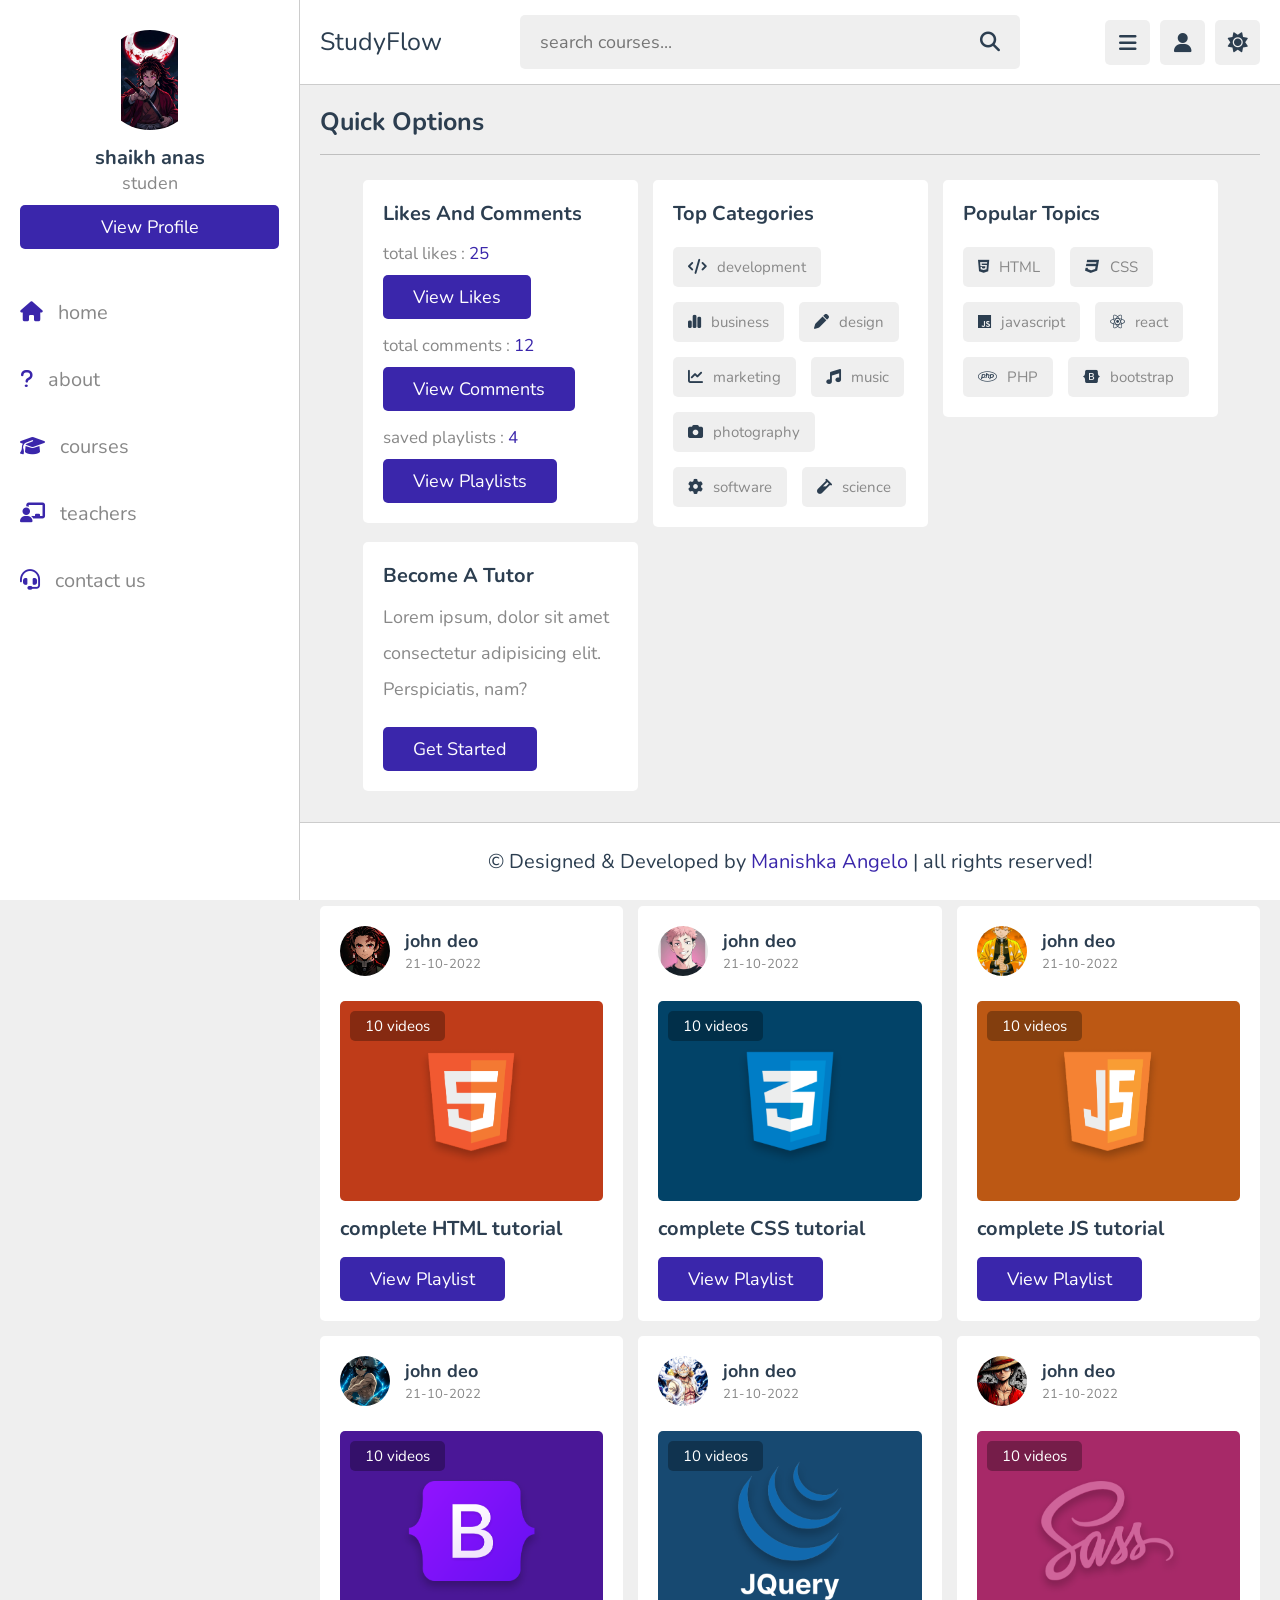
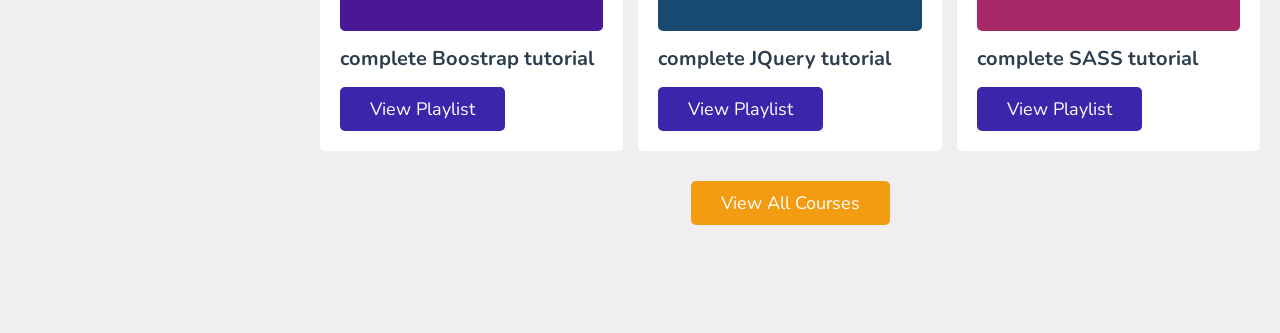
==== index.html @ f4ccf0ef "new" ====
<!DOCTYPE html>
<html lang="en">
<head>
   <meta charset="UTF-8">
   <meta http-equiv="X-UA-Compatible" content="IE=edge">
   <meta name="viewport" content="width=device-width, initial-scale=1.0">
   <meta name="description" content="StudyFlow - Your online learning platform for courses, teachers, and playlists.">
   <title>StudyFlow - Online Learning Platform</title>

   <!-- font awesome cdn link  -->
   <link rel="stylesheet" href="https://cdnjs.cloudflare.com/ajax/libs/font-awesome/6.1.2/css/all.min.css">

   <!-- custom css file link  -->
   <link rel="stylesheet" href="css/style.css">

</head>
<body>

<header class="header">
   
   <section class="flex">

      <a href="index.html" class="logo">StudyFlow</a>

      <form action="search.html" method="post" class="search-form">
         <input type="text" name="search_box" required placeholder="search courses..." maxlength="100">
         <button type="submit" class="fas fa-search"></button>
      </form>

      <div class="icons">
         <div id="menu-btn" class="fas fa-bars"></div>
         <div id="search-btn" class="fas fa-search"></div>
         <div id="user-btn" class="fas fa-user"></div>
         <div id="toggle-btn" class="fas fa-sun"></div>
      </div>

      <div class="profile">
         <img src="images/pic-1.jpg" class="image" alt="">
         <h3 class="name">shaikh anas</h3>
         <p class="role">studen</p>
         <a href="profile.html" class="btn">view profile</a>
         <div class="flex-btn">
            <a href="login.html" class="option-btn">login</a>
            <a href="register.html" class="option-btn">register</a>
         </div>
      </div>

   </section>

</header>   

<div class="side-bar">

   <div id="close-btn">
      <i class="fas fa-times"></i>
   </div>

   <div class="profile">
      <img src="images/pic-1.jpg" class="image" alt="">
      <h3 class="name">shaikh anas</h3>
      <p class="role">studen</p>
      <a href="profile.html" class="btn">view profile</a>
   </div>

   <nav class="navbar">
      <a href="index.html"><i class="fas fa-home"></i><span>home</span></a>
      <a href="about.html"><i class="fas fa-question"></i><span>about</span></a>
      <a href="courses.html"><i class="fas fa-graduation-cap"></i><span>courses</span></a>
      <a href="teachers.html"><i class="fas fa-chalkboard-user"></i><span>teachers</span></a>
      <a href="contact.html"><i class="fas fa-headset"></i><span>contact us</span></a>
   </nav>

</div>

<section class="home-grid">

   <h1 class="heading">quick options</h1>

   <div class="box-container">

      <div class="box">
         <h3 class="title">likes and comments</h3>
         <p class="likes">total likes : <span>25</span></p>
         <a href="#" class="inline-btn">view likes</a>
         <p class="likes">total comments : <span>12</span></p>
         <a href="#" class="inline-btn">view comments</a>
         <p class="likes">saved playlists : <span>4</span></p>
         <a href="#" class="inline-btn">view playlists</a>
      </div>

      <div class="box">
         <h3 class="title">top categories</h3>
         <div class="flex">
            <a href="#"><i class="fas fa-code"></i><span>development</span></a>
            <a href="#"><i class="fas fa-chart-simple"></i><span>business</span></a>
            <a href="#"><i class="fas fa-pen"></i><span>design</span></a>
            <a href="#"><i class="fas fa-chart-line"></i><span>marketing</span></a>
            <a href="#"><i class="fas fa-music"></i><span>music</span></a>
            <a href="#"><i class="fas fa-camera"></i><span>photography</span></a>
            <a href="#"><i class="fas fa-cog"></i><span>software</span></a>
            <a href="#"><i class="fas fa-vial"></i><span>science</span></a>
         </div>
      </div>

      <div class="box">
         <h3 class="title">popular topics</h3>
         <div class="flex">
            <a href="#"><i class="fab fa-html5"></i><span>HTML</span></a>
            <a href="#"><i class="fab fa-css3"></i><span>CSS</span></a>
            <a href="#"><i class="fab fa-js"></i><span>javascript</span></a>
            <a href="#"><i class="fab fa-react"></i><span>react</span></a>
            <a href="#"><i class="fab fa-php"></i><span>PHP</span></a>
            <a href="#"><i class="fab fa-bootstrap"></i><span>bootstrap</span></a>
         </div>
      </div>

      <div class="box">
         <h3 class="title">become a tutor</h3>
         <p class="tutor">Lorem ipsum, dolor sit amet consectetur adipisicing elit. Perspiciatis, nam?</p>
         <a href="teachers.html" class="inline-btn">get started</a>
      </div>

   </div>

</section>

<section class="courses">

   <h1 class="heading">our courses</h1>

   <div class="box-container">

      <div class="box">
         <div class="tutor">
            <img src="images/pic-2.jpg" alt="">
            <div class="info">
               <h3>john deo</h3>
               <span>21-10-2022</span>
            </div>
         </div>
         <div class="thumb">
            <img src="images/thumb-1.png" alt="">
            <span>10 videos</span>
         </div>
         <h3 class="title">complete HTML tutorial</h3>
         <a href="playlist.html" class="inline-btn">view playlist</a>
      </div>

      <div class="box">
         <div class="tutor">
            <img src="images/pic-3.jpg" alt="">
            <div class="info">
               <h3>john deo</h3>
               <span>21-10-2022</span>
            </div>
         </div>
         <div class="thumb">
            <img src="images/thumb-2.png" alt="">
            <span>10 videos</span>
         </div>
         <h3 class="title">complete CSS tutorial</h3>
         <a href="playlist.html" class="inline-btn">view playlist</a>
      </div>

      <div class="box">
         <div class="tutor">
            <img src="images/pic-4.jpg" alt="">
            <div class="info">
               <h3>john deo</h3>
               <span>21-10-2022</span>
            </div>
         </div>
         <div class="thumb">
            <img src="images/thumb-3.png" alt="">
            <span>10 videos</span>
         </div>
         <h3 class="title">complete JS tutorial</h3>
         <a href="playlist.html" class="inline-btn">view playlist</a>
      </div>

      <div class="box">
         <div class="tutor">
            <img src="images/pic-5.jpg" alt="">
            <div class="info">
               <h3>john deo</h3>
               <span>21-10-2022</span>
            </div>
         </div>
         <div class="thumb">
            <img src="images/thumb-4.png" alt="">
            <span>10 videos</span>
         </div>
         <h3 class="title">complete Boostrap tutorial</h3>
         <a href="playlist.html" class="inline-btn">view playlist</a>
      </div>

      <div class="box">
         <div class="tutor">
            <img src="images/pic-6.jpg" alt="">
            <div class="info">
               <h3>john deo</h3>
               <span>21-10-2022</span>
            </div>
         </div>
         <div class="thumb">
            <img src="images/thumb-5.png" alt="">
            <span>10 videos</span>
         </div>
         <h3 class="title">complete JQuery tutorial</h3>
         <a href="playlist.html" class="inline-btn">view playlist</a>
      </div>

      <div class="box">
         <div class="tutor">
            <img src="images/pic-7.jpg" alt="">
            <div class="info">
               <h3>john deo</h3>
               <span>21-10-2022</span>
            </div>
         </div>
         <div class="thumb">
            <img src="images/thumb-6.png" alt="">
            <span>10 videos</span>
         </div>
         <h3 class="title">complete SASS tutorial</h3>
         <a href="playlist.html" class="inline-btn">view playlist</a>
      </div>

   </div>

   <div class="more-btn">
      <a href="courses.html" class="inline-option-btn">view all courses</a>
   </div>

</section>

<footer class="footer">

   &copy; Designed & Developed by <span>Manishka Angelo </span> | all rights reserved!

</footer>

<!-- custom js file link  -->
<script src="js/script.js"></script>

</body>
</html>
---- css/style.css ----
@import url('https://fonts.googleapis.com/css2?family=Nunito:wght@200;300;400;500;600;700&display=swap');

:root{
   --main-color:#3A26AB;
   --red:#e74c3c;
   --orange:#f39c12;
   --light-color:#888;
   --light-bg:#eeee;
   --black:#2c3e50;
   --white:#fff;
   --border:.1rem solid rgba(0,0,0,.2);
}

*{
   font-family: 'Nunito', sans-serif;
   margin:0; padding:0;
   box-sizing: border-box;
   outline: none; border:none;
   text-decoration: none;
}

*::selection{
   background-color: var(--main-color);
   color:#fff;
}

html{
   font-size: 62.5%;
   overflow-x: hidden;
}

html::-webkit-scrollbar{
   width: 1rem;
   height: .5rem;
}

html::-webkit-scrollbar-track{
   background-color: transparent;
}

html::-webkit-scrollbar-thumb{
   background-color: var(--main-color);
}

body{
   background-color: var(--light-bg);
   padding-left: 30rem;
}

body.dark{
   --light-color:#aaa;
   --light-bg:#333;
   --black:#fff;
   --white:#222;
   --border:.1rem solid rgba(255,255,255,.2);
}

body.active{
   padding-left: 0;
}

section{
   padding:2rem;
   margin: 0 auto;
   max-width: 1200px;
}

.heading{
   font-size: 2.5rem;
   color:var(--black);
   margin-bottom: 2.5rem;
   border-bottom: var(--border);
   padding-bottom: 1.5rem;
   text-transform: capitalize;
}

.inline-btn,
.inline-option-btn,
.inline-delete-btn,
.btn,
.delete-btn,
.option-btn{
   border-radius: .5rem;
   color:#fff;
   font-size: 1.8rem;
   cursor: pointer;
   text-transform: capitalize;
   padding:1rem 3rem;
   text-align: center;
   margin-top: 1rem;
}

.btn,
.delete-btn,
.option-btn{
   display: block;
   width: 100%;
}

.inline-btn,
.inline-option-btn,
.inline-delete-btn{
   display: inline-block;
}

.btn,
.inline-btn{
   background-color: var(--main-color);
}

.option-btn,
.inline-option-btn{
   background-color:var(--orange);
}

.delete-btn,
.inline-delete-btn{
   background-color: var(--red);
}

.inline-btn:hover,
.inline-option-btn:hover,
.inline-delete-btn:hover,
.btn:hover,
.delete-btn:hover,
.option-btn:hover{
   background-color: var(--black);
   color: var(--white);
}

.flex-btn{
   display: flex;
   gap: 1rem;
}

.header{
   position: sticky;
   top:0; left:0; right: 0;
   background-color: var(--white);
   z-index: 1000;
   border-bottom: var(--border);
}

.header .flex{
   display: flex;
   align-items: center;
   justify-content: space-between;
   position: relative;
   padding: 1.5rem 2rem;
}

.header .flex .logo{
   font-size: 2.5rem;
   color: var(--black);
}

.header .flex .search-form{
   width: 50rem;
   border-radius: .5rem;
   background-color: var(--light-bg);
   padding:1.5rem 2rem;
   display: flex;
   gap:2rem;

}

.header .flex .search-form input{
   width: 100%;
   font-size: 1.8rem;
   color:var(--black);
   background:none;
}

.header .flex .search-form button{
   background:none;
   font-size: 2rem;
   cursor: pointer;
   color:var(--black);
}

.header .flex .search-form button:hover{
   color: var(--main-color);
}

.header .flex .icons div{
   font-size: 2rem;
   color:var(--black);
   background-color: var(--light-bg);
   border-radius: .5rem;
   height: 4.5rem;
   width: 4.5rem;
   line-height: 4.5rem;
   cursor: pointer;
   text-align: center;
   margin-left: .7rem;
}

.header .flex .icons div:hover{
   background-color: var(--black);
   color:var(--white);
}

.header .flex .profile{
   position: absolute;
   top:120%; right: 2rem;
   background-color: var(--white);
   border-radius: .5rem;
   padding: 1.5rem;
   text-align: center;
   overflow: hidden;
   transform-origin: top right;
   transform: scale(0);
   transition: .2s linear;
   width: 30rem;
}

.header .flex .profile.active{
   transform: scale(1);
}

.header .flex .profile .image{
   height: 10rem;
   width: 10rem;
   border-radius: 50%;
   object-fit: contain;
   margin-bottom: 1rem;
}

.header .flex .profile .name{
   font-size: 2rem;
   color:var(--black);
   overflow: hidden;
   text-overflow: ellipsis;
   white-space: nowrap;
}

.header .flex .profile .role{
   font-size: 1.8rem;
   color: var(--light-color);
}

#search-btn{
   display: none;
}

.side-bar{
   position: fixed;
   top: 0; left: 0;
   width: 30rem;
   background-color: var(--white);
   height: 100vh;
   border-right: var(--border);
   z-index: 1200;
}

.side-bar #close-btn{
   text-align: right;
   padding: 2rem;
   display: none;
}

.side-bar #close-btn i{
   text-align: right;
   font-size: 2.5rem;
   background:var(--red);
   border-radius: .5rem;
   color:var(--white);
   cursor: pointer;
   height: 4.5rem;
   width: 4.5rem;
   line-height: 4.5rem;
   text-align: center;
}

.side-bar #close-btn i:hover{
   background-color: var(--black);
}

.side-bar .profile{
   padding:3rem 2rem;
   text-align: center;
}

.side-bar .profile .image{
   height: 10rem;
   width: 10rem;
   border-radius: 50%;
   object-fit: contain;
   margin-bottom: 1rem;
}

.side-bar .profile .name{
   font-size: 2rem;
   color:var(--black);
   overflow: hidden;
   text-overflow: ellipsis;
   white-space: nowrap;
}

.side-bar .profile .role{
   font-size: 1.8rem;
   color: var(--light-color);
}

.side-bar .navbar a{
   display: block;
   padding: 2rem;
   font-size: 2rem;
}

.side-bar .navbar a i{
   margin-right: 1.5rem;
   color:var(--main-color);
   transition: .2s linear;
}

.side-bar .navbar a span{
   color:var(--light-color);
}

.side-bar .navbar a:hover{
   background-color: var(--light-bg);
}

.side-bar .navbar a:hover i{
   margin-right: 2.5rem;
}

.side-bar.active{
   left: -30rem;
}

.home-grid .box-container{
   display: grid;
   grid-template-columns: repeat(auto-fit, 27.5rem);
   gap:1.5rem;
   justify-content: center;
   align-items: flex-start;
}

.home-grid .box-container .box{
   background-color: var(--white);
   border-radius: .5rem;
   padding:2rem;
}

.home-grid .box-container .box .title{
   font-size: 2rem;
   color: var(--black);
   text-transform: capitalize;
}

.home-grid .box-container .box .flex{
   display: flex;
   flex-wrap: wrap;
   gap: 1.5rem;
   margin-top: 2rem;
}

.home-grid .box-container .flex a{
   background-color: var(--light-bg);
   border-radius: .5rem;
   padding: 1rem 1.5rem;
   font-size: 1.5rem;
}

.home-grid .box-container .flex a i{
   margin-right: 1rem;
   color:var(--black);
}

.home-grid .box-container .flex a span{
   color:var(--light-color);
}

.home-grid .box-container .flex a:hover{
   background-color: var(--black);
}

.home-grid .box-container .flex a:hover span{
   color:var(--white);
}

.home-grid .box-container .flex a:hover i{
   color:var(--white);
}

.home-grid .box-container .tutor{
   padding: 1rem 0;
   font-size: 1.8rem;
   color:var(--light-color);
   line-height: 2;
}

.home-grid .box-container .likes{
   color:var(--light-color);
   font-size: 1.7rem;
   margin-top: 1.5rem;
}

.home-grid .box-container .likes span{
   color:var(--main-color);
}

.about .row{
   display: flex;
   align-items: center;
   flex-wrap: wrap;
   gap:1.5rem;
}

.about .row .image{
   flex: 1 1 40rem;
}

.about .row .image img{
   width: 100%;
   height: 50rem;
}

.about .row .content{
   flex: 1 1 40rem;
}

.about .row .content p{
   font-size: 1.7rem;
   line-height: 2;
   color: var(--light-color);
   padding: 1rem 0;
}

.about .row .content h3{
   font-size: 3rem;
   color:var(--black);
   text-transform: capitalize;
}

.about .box-container{
   display: grid;
   grid-template-columns: repeat(auto-fit, minmax(27rem, 1fr));
   gap:1.5rem;
   justify-content: center;
   align-items: flex-start;
   margin-top: 3rem;
}

.about .box-container .box{
   border-radius: .5rem;
   background-color: var(--white);
   padding: 2rem;
   display: flex;
   align-items: center;
   gap: 2.5rem;
}

.about .box-container .box i{
   font-size: 4rem;
   color: var(--main-color);
}

.about .box-container .box h3{
   font-size: 2.5rem;
   color: var(--black);
   margin-bottom: .3rem;
}

.about .box-container .box p{
   font-size: 1.7rem;
   color:var(--light-color);
}

.reviews .box-container{
   display: grid;
   grid-template-columns: repeat(auto-fit, minmax(30rem, 1fr));
   gap:1.5rem;
   justify-content: center;
   align-items: flex-start;
}

.reviews .box-container .box{
   border-radius: .5rem;
   background-color: var(--white);
   padding: 2rem;
}

.reviews .box-container .box p{
   line-height: 1.7;
   font-size: 1.7rem;
   color: var(--light-color);
}

.reviews .box-container .box .student{
   margin-top: 2rem;
   display: flex;
   align-items: center;
   gap: 1.5rem;
}

.reviews .box-container .box .student img{
   height: 5rem;
   width: 5rem;
   object-fit: cover;
   border-radius: 50%;
}

.reviews .box-container .box .student h3{
   font-size: 2rem;
   color: var(--black);
   margin-bottom: .3rem;
}

.reviews .box-container .box .student .stars{
   font-size: 1.5rem;
   color:var(--orange);
}

.courses .box-container{
   display: grid;
   grid-template-columns: repeat(auto-fit, minmax(30rem, 1fr));
   gap:1.5rem;
   justify-content: center;
   align-items: flex-start;
}

.courses .box-container .box{
   border-radius: .5rem;
   background-color: var(--white);
   padding: 2rem;
}

.courses .box-container .box .tutor{
   display: flex;
   align-items: center;
   gap: 1.5rem;
   margin-bottom: 2.5rem;
}

.courses .box-container .box .tutor img{
   height: 5rem;
   width: 5rem;
   border-radius: 50%;
   object-fit: cover;
}

.courses .box-container .box .tutor h3{
   font-size: 1.8rem;
   color: var(--black);
   margin-bottom: .2rem;
}

.courses .box-container .box .tutor span{
   font-size: 1.3rem;
   color:var(--light-color);
}

.courses .box-container .box .thumb{
   position: relative;
}

.courses .box-container .box .thumb span{
   position: absolute;
   top:1rem; left: 1rem;
   border-radius: .5rem;
   padding: .5rem 1.5rem;
   background-color: rgba(0,0,0,.3);
   color: #fff;
   font-size: 1.5rem;
}

.courses .box-container .box .thumb img{
   width: 100%;
   height: 20rem;
   object-fit: cover;
   border-radius: .5rem;
}

.courses .box-container .box .title{
   font-size: 2rem;
   color: var(--black);
   padding-bottom: .5rem;
   padding-top: 1rem;
}

.courses .more-btn{
   text-align: center;
   margin-top: 2rem;
}

.playlist-details .row{
   display: flex;
   align-items: flex-end;
   gap:3rem;
   flex-wrap: wrap;
   background-color: var(--white);
   padding: 2rem;
}

.playlist-details .row .column{
   flex: 1 1 40rem;
}

.playlist-details .row .column .save-playlist{
   margin-bottom: 1.5rem;
}

.playlist-details .row .column .save-playlist button{
   border-radius: .5rem;
   background-color: var(--light-bg);
   padding:1rem 1.5rem;
   cursor: pointer;
}

.playlist-details .row .column .save-playlist button i{
   font-size: 2rem;
   color:var(--black);
   margin-right: .8rem;
}

.playlist-details .row .column .save-playlist button span{
   font-size: 1.8rem;
   color:var(--light-color);
}

.playlist-details .row .column .save-playlist button:hover{
   background-color: var(--black);
}

.playlist-details .row .column .save-playlist button:hover i{
   color:var(--white);
}

.playlist-details .row .column .save-playlist button:hover span{
   color:var(--white);
}

.playlist-details .row .column .thumb{
   position: relative;
}

.playlist-details .row .column .thumb span{
   font-size: 1.8rem;
   color: #fff;
   background-color: rgba(0,0,0,.3);
   border-radius: .5rem;
   position: absolute;
   top: 1rem; left: 1rem;
   padding: .5rem 1.5rem;
}

.playlist-details .row .column .thumb img{
   height: 30rem;
   width: 100%;
   object-fit: cover;
   border-radius: .5rem;
}

.playlist-details .row .column .tutor{
   display: flex;
   align-items: center;
   gap: 2rem;
   margin-bottom: 2rem;
}

.playlist-details .row .column .tutor img{
   height: 7rem;
   width: 7rem;
   border-radius: 50%;
   object-fit: cover;
}

.playlist-details .row .column .tutor h3{
   font-size: 2rem;
   color:var(--black);
   margin-bottom: .2rem;
}

.playlist-details .row .column .tutor span{
   font-size: 1.5rem;
   color: var(--light-color);
}

.playlist-details .row .column .details h3{
   font-size: 2rem;
   color: var(--black);
   text-transform: capitalize;
}

.playlist-details .row .column .details p{
   padding: 1rem 0;
   line-height: 2;
   font-size: 1.8rem;
   color: var(--light-color);
}

.playlist-videos .box-container{
   display: grid;
   grid-template-columns: repeat(auto-fit, minmax(30rem, 1fr));
   gap:1.5rem;
   justify-content: center;
   align-items: flex-start;
}

.playlist-videos .box-container .box{
   background-color: var(--white);
   border-radius: .5rem;
   padding: 2rem;
   position: relative;
}

.playlist-videos .box-container .box i{
   position: absolute;
   top: 2rem; left: 2rem; right: 2rem;
   height: 20rem;
   border-radius: .5rem;
   background-color: rgba(0,0,0,.3);
   display: flex;
   align-items: center;
   justify-content: center;
   font-size: 5rem;
   color: #fff;
   display: none;
}

.playlist-videos .box-container .box:hover i{
   display: flex;
}

.playlist-videos .box-container .box img{
   width: 100%;
   height: 20rem;
   object-fit: cover;
   border-radius: .5rem;
}

.playlist-videos .box-container .box h3{
   margin-top: 1.5rem;
   font-size: 1.8rem;
   color: var(--black);
}

.playlist-videos .box-container .box:hover h3{
   color: var(--main-color);
}

.watch-video .video-container{
   background-color: var(--white);
   border-radius: .5rem;
   padding: 2rem;
}

.watch-video .video-container .video{
   position: relative;
   margin-bottom: 1.5rem;
}

.watch-video .video-container .video video{
   border-radius: .5rem;
   width: 100%;
   object-fit: contain;
   background-color: #000;
}

.watch-video .video-container .title{
   font-size: 2rem;
   color: var(--black);
}

.watch-video .video-container .info{
   display: flex;
   margin-top: 1.5rem;
   margin-bottom: 2rem;
   border-bottom: var(--border);
   padding-bottom: 1.5rem;
   gap: 2.5rem;
   align-items: center;
}

.watch-video .video-container .info p{
   font-size: 1.6rem;
}

.watch-video .video-container .info p span{
   color: var(--light-color);
}

.watch-video .video-container .info i{
   margin-right: 1rem;
   color: var(--main-color);
}

.watch-video .video-container .tutor{
   display: flex;
   align-items: center;
   gap: 2rem;
   margin-bottom: 1rem;
}

.watch-video .video-container .tutor img{
   border-radius: 50%;
   height: 5rem;
   width: 5rem;
   object-fit: cover;
}

.watch-video .video-container .tutor h3{
   font-size: 2rem;
   color: var(--black);
   margin-bottom: .2rem;
}

.watch-video .video-container .tutor span{
   font-size: 1.5rem;
   color: var(--light-color);
}

.watch-video .video-container .flex{
   display: flex;
   align-items: center;
   justify-content: space-between;
   gap: 1.5rem;
}

.watch-video .video-container .flex button{
   border-radius: .5rem;
   padding: 1rem 1.5rem;
   font-size: 1.8rem;
   cursor: pointer;
   background-color: var(--light-bg);
}

.watch-video .video-container .flex button i{
   margin-right: 1rem;
   color: var(--black);
}

.watch-video .video-container .flex button span{
   color: var(--light-color);
}

.watch-video .video-container .flex button:hover{
   background-color: var(--black);
}

.watch-video .video-container .flex button:hover i{
   color: var(--white);
}

.watch-video .video-container .flex button:hover span{
   color: var(--white);
}

.watch-video .video-container .description{
   line-height: 1.5;
   font-size: 1.7rem;
   color: var(--light-color);
   margin-top: 2rem;
}

.comments .add-comment{
   background-color: var(--white);
   border-radius: .5rem;
   padding: 2rem;
   margin-bottom: 3rem;
}

.comments .add-comment h3{
   font-size: 2rem;
   color: var(--black);
   margin-bottom: 1rem;
}

.comments .add-comment textarea{
   height: 20rem;
   resize: none;
   background-color: var(--light-bg);
   border-radius: .5rem;
   border: var(--border);
   padding: 1.4rem;
   font-size: 1.8rem;
   color: var(--black);
   width: 100%;
   margin: .5rem 0;
}

.comments .box-container{
   display: grid;
   gap: 2.5rem;
   background-color: var(--white);
   padding: 2rem;
   border-radius: .5rem;
}

.comments .box-container .box .user{
   display: flex;
   align-items: center;
   gap: 1.5rem;
   margin-bottom: 2rem;
}

.comments .box-container .box .user img{
   height: 5rem;
   width: 5rem;
   border-radius: 50%;
}

.comments .box-container .box .user h3{
   font-size: 2rem;
   color: var(--black);
   margin-bottom: .2rem;
}

.comments .box-container .box .user span{
   font-size: 1.5rem;
   color: var(--light-color);
}

.comments .box-container .box .comment-box{
   border-radius: .5rem;
   background-color: var(--light-bg);
   padding:1rem 1.5rem;
   white-space: pre-line;
   margin: .5rem 0;
   font-size: 1.8rem;
   color: var(--black);
   line-height: 1.5;
   position: relative;
   z-index: 0;
}

.comments .box-container .box .comment-box::before{
   content: '';
   position: absolute;
   top: -1rem; left: 1.5rem;
   background-color: var(--light-bg);
   height: 1.2rem;
   width: 2rem;
   clip-path: polygon(50% 0%, 0% 100%, 100% 100%);
}

.teachers .search-tutor{
   margin-bottom: 2rem;
   border-radius: .5rem;
   background-color: var(--white);
   padding: 1.5rem 2rem;
   display: flex;
   align-items: center;
   gap: 1.5rem;
}

.teachers .search-tutor input{
   width: 100%;
   background: none;
   font-size: 1.8rem;
   color: var(--black);
}

.teachers .search-tutor button{
   font-size: 2rem;
   color: var(--black);
   cursor: pointer;
   background:none;
}

.teachers .search-tutor button:hover{
   color: var(--main-color);
}

.teachers .box-container{
   display: grid;
   grid-template-columns: repeat(auto-fit, minmax(30rem, 1fr));
   gap:1.5rem;
   justify-content: center;
   align-items: flex-start;
}

.teachers .box-container .box{
   background-color: var(--white);
   border-radius: .5rem;
   padding: 2rem;
}

.teachers .box-container .offer{
   text-align: center;
}

.teachers .box-container .offer h3{
   font-size: 2.5rem;
   color: var(--black);
   text-transform: capitalize;
   padding-bottom: .5rem;
}

.teachers .box-container .offer p{
   line-height: 1.7;
   padding: .5rem 0;
   color: var(--light-color);
   font-size: 1.7rem;
}

.teachers .box-container .box .tutor{
   display: flex;
   align-items: center;
   gap:2rem;
   margin-bottom: 1.5rem;
}

.teachers .box-container .box .tutor img{
   height: 5rem;
   width: 5rem;
   border-radius: 50%;
}

.teachers .box-container .box .tutor h3{
   font-size: 2rem;
   color: var(--black);
   margin-bottom: .2rem;
}

.teachers .box-container .box .tutor span{
   font-size: 1.6rem;
   color: var(--light-color);
}

.teachers .box-container .box p{
   padding: .5rem 0;
   font-size: 1.7rem;
   color: var(--light-color);
}

.teachers .box-container .box p span{
   color: var(--main-color);
}

.teacher-profile .details{
   text-align: center;
   background-color: var(--white);
   border-radius: .5rem;
   padding: 2rem;
}

.teacher-profile .details .tutor img{
   height: 10rem;
   width: 10rem;
   border-radius: 50%;
   object-fit: cover;
   margin-bottom: 1rem;
}

.teacher-profile .details .tutor h3{
   font-size: 2rem;
   color: var(--black);
}

.teacher-profile .details .tutor span{
   color: var(--light-color);
   font-size: 1.7rem;
}

.teacher-profile .details .flex{
   display: flex;
   flex-wrap: wrap;
   gap: 1.5rem;
   margin-top: 2rem;
}

.teacher-profile .details .flex p{
   flex: 1 1 20rem;
   border-radius: .5rem;
   background-color: var(--light-bg);
   padding: 1.2rem 2rem;
   font-size: 1.8rem;
   color: var(--light-color);
}

.teacher-profile .details .flex p span{
   color: var(--main-color);
}

.user-profile .info{
   background-color: var(--white);
   border-radius: .5rem;
   padding: 2rem;
}

.user-profile .info .user{
   text-align: center;
   margin-bottom: 2rem;
   padding: 1rem;
}

.user-profile .info .user img{
   height: 10rem;
   width: 10rem;
   border-radius: 50%;
   object-fit: cover;
   margin-bottom: 1rem;
}

.user-profile .info .user h3{
   font-size: 2rem;
   color: var(--black);
}

.user-profile .info .user p{
   font-size: 1.7rem;
   color: var(--light-color);
   padding: .3rem 0;
}

.user-profile .info .box-container{
   display: flex;
   flex-wrap: wrap;
   gap: 1.5rem;
}

.user-profile .info .box-container .box{
   background-color: var(--light-bg);
   border-radius: .5rem;
   padding: 2rem;
   flex: 1 1 25rem;
}

.user-profile .info .box-container .box .flex{
   display: flex;
   align-items: center;
   gap: 2rem;
   margin-bottom: 1rem;
}

.user-profile .info .box-container .box .flex i{
   font-size:2rem;
   color: var(--white);
   background-color: var(--black);
   text-align: center;
   border-radius: .5rem;
   height: 5rem;
   width: 5rem;
   line-height: 4.9rem;
}

.user-profile .info .box-container .box .flex span{
   font-size: 2.5rem;
   color: var(--main-color);
}

.user-profile .info .box-container .box .flex p{
   color: var(--light-color);
   font-size: 1.7rem;
}

.contact .row{
   display: flex;
   align-items: center;
   flex-wrap: wrap;
   gap: 1.5rem;
}

.contact .row .image{
   flex: 1 1 50rem;
}

.contact .row .image img{
   width: 100%;
}

.contact .row form{
   flex: 1 1 30rem;
   background-color: var(--white);
   padding: 2rem;
   text-align: center;
}

.contact .row form h3{
   margin-bottom: 1rem;
   text-transform: capitalize;
   color:var(--black);
   font-size: 2.5rem;
}

.contact .row form .box{
   width: 100%;
   border-radius: .5rem;
   background-color: var(--light-bg);
   margin: 1rem 0;
   padding: 1.4rem;
   font-size: 1.8rem;
   color: var(--black);
}

.contact .row form textarea{
   height: 20rem;
   resize: none;
}

.contact .box-container{
   display: grid;
   grid-template-columns: repeat(auto-fit, minmax(30rem, 1fr));
   gap:1.5rem;
   justify-content: center;
   align-items: flex-start;
   margin-top: 3rem;
}

.contact .box-container .box{
   text-align: center;
   background-color: var(--white);
   border-radius: .5rem;
   padding: 3rem;
}

.contact .box-container .box i{
   font-size: 3rem;
   color: var(--main-color);
   margin-bottom: 1rem;
}

.contact .box-container .box h3{
   font-size: 2rem;
   color:var(--black);
   margin: 1rem 0;
}

.contact .box-container .box a{
   display: block;
   padding-top: .5rem;
   font-size: 1.8rem;
   color: var(--light-color);
}

.contact .box-container .box a:hover{
   text-decoration: underline;
   color:var(--black);
}

.form-container{
   min-height: calc(100vh - 20rem);
   display: flex;
   align-items: center;
   justify-content: center;
}

.form-container form{
   background-color: var(--white);
   border-radius: .5rem;
   padding: 2rem;
   width: 50rem;
}

.form-container form h3{
   font-size: 2.5rem;
   text-transform: capitalize;
   color: var(--black);
   text-align: center;
}

.form-container form p{
   font-size: 1.7rem;
   color: var(--light-color);
   padding-top: 1rem;
}

.form-container form p span{
   color: var(--red);
}

.form-container form .box{
   font-size: 1.8rem;
   color: var(--black);
   border-radius: .5rem;
   padding: 1.4rem;
   background-color: var(--light-bg);
   width: 100%;
   margin: 1rem 0;
}






.footer{
   background-color: var(--white);
   border-top: var(--border);
   position: sticky;
   bottom: 0; left: 0; right: 0;
   text-align: center;
   font-size: 2rem;
   padding:2.5rem 2rem;
   color:var(--black);
   margin-top: 1rem;
   z-index: 1000;
   /* padding-bottom: 9.5rem; */
}

.footer span{
   color:var(--main-color);
}



@media (max-width:1200px){

   body{
      padding-left: 0;
   }

   .side-bar{
      left: -30rem;
      transition: .2s linear;
   }

   .side-bar #close-btn{
      display: block;
   }

   .side-bar.active{
      left: 0;
      box-shadow: 0 0 0 100vw rgba(0,0,0,.8);
      border-right: 0;
   }

}

@media (max-width:991px){

   html{
      font-size: 55%;
   }

}

@media (max-width:768px){

   #search-btn{
      display: inline-block;
   }

   .header .flex .search-form{
      position: absolute;
      top: 99%; left: 0; right: 0;
      border-top: var(--border);
      border-bottom: var(--border);
      background-color: var(--white);
      border-radius: 0;
      width: auto;
      padding: 2rem;
      clip-path: polygon(0 0, 100% 0, 100% 0, 0 0);
      transition: .2s linear;
   }

   .header .flex .search-form.active{
      clip-path: polygon(0 0, 100% 0, 100% 100%, 0 100%);
   }

}

@media (max-width:450px){

   html{
      font-size: 50%;
   }

   .flex-btn{
      gap: 0;
      flex-flow: column;
   }

   .home-grid .box-container{
      grid-template-columns: 1fr;
   }

   .about .row .image img{
      height: 25rem;
   }

}
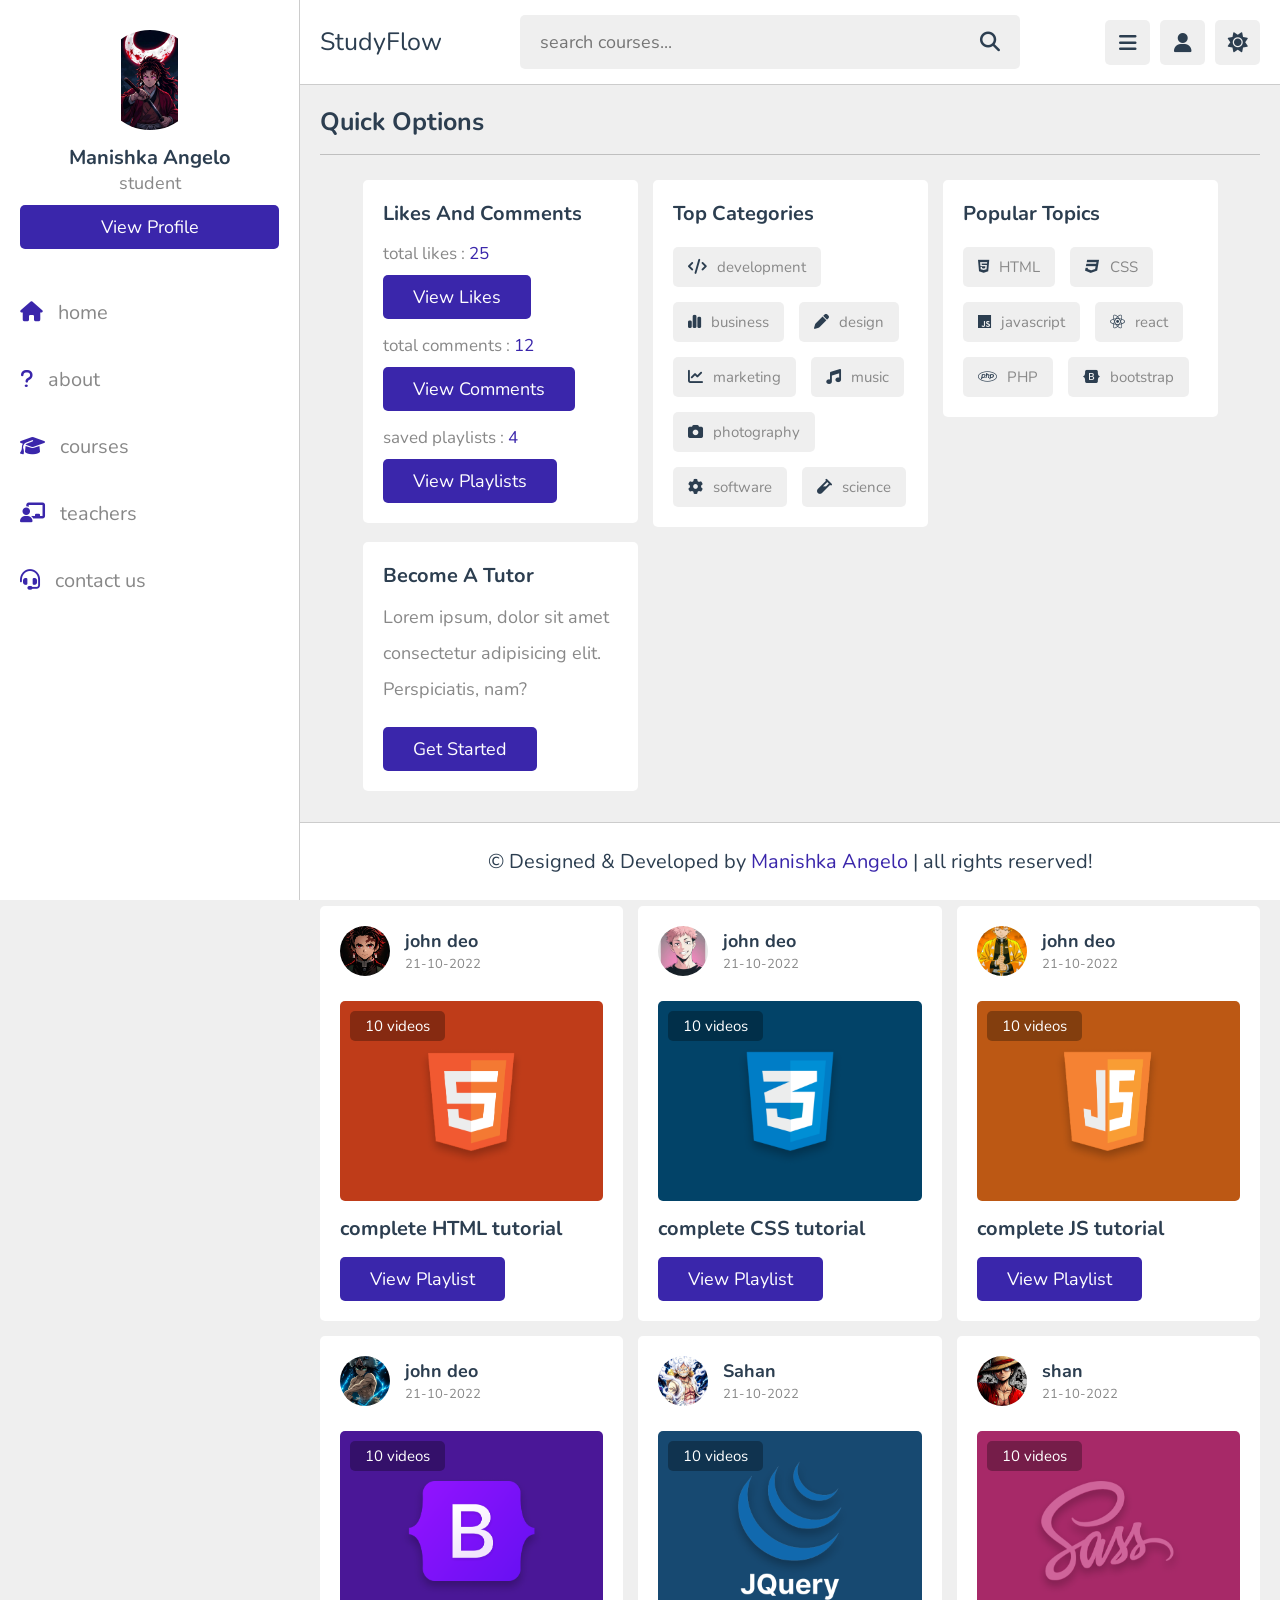
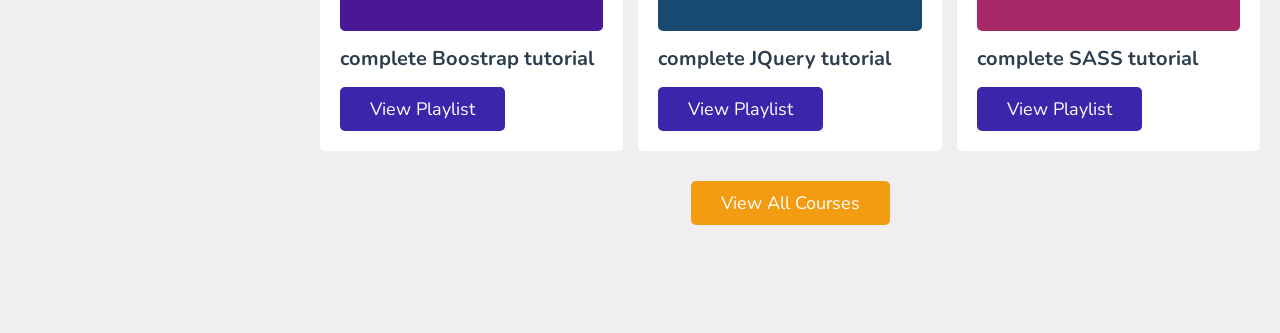
==== commit afc64f8e: "newwww 22new" ====
--- a/index.html
+++ b/index.html
@@ -57,8 +57,8 @@
 
    <div class="profile">
       <img src="images/pic-1.jpg" class="image" alt="">
-      <h3 class="name">shaikh anas</h3>
-      <p class="role">studen</p>
+      <h3 class="name">Manishka Angelo</h3>
+      <p class="role">student</p>
       <a href="profile.html" class="btn">view profile</a>
    </div>
 
@@ -198,7 +198,7 @@
          <div class="tutor">
             <img src="images/pic-6.jpg" alt="">
             <div class="info">
-               <h3>john deo</h3>
+               <h3>Sahan</h3>
                <span>21-10-2022</span>
             </div>
          </div>
@@ -214,7 +214,7 @@
          <div class="tutor">
             <img src="images/pic-7.jpg" alt="">
             <div class="info">
-               <h3>john deo</h3>
+               <h3>shan</h3>
                <span>21-10-2022</span>
             </div>
          </div>
